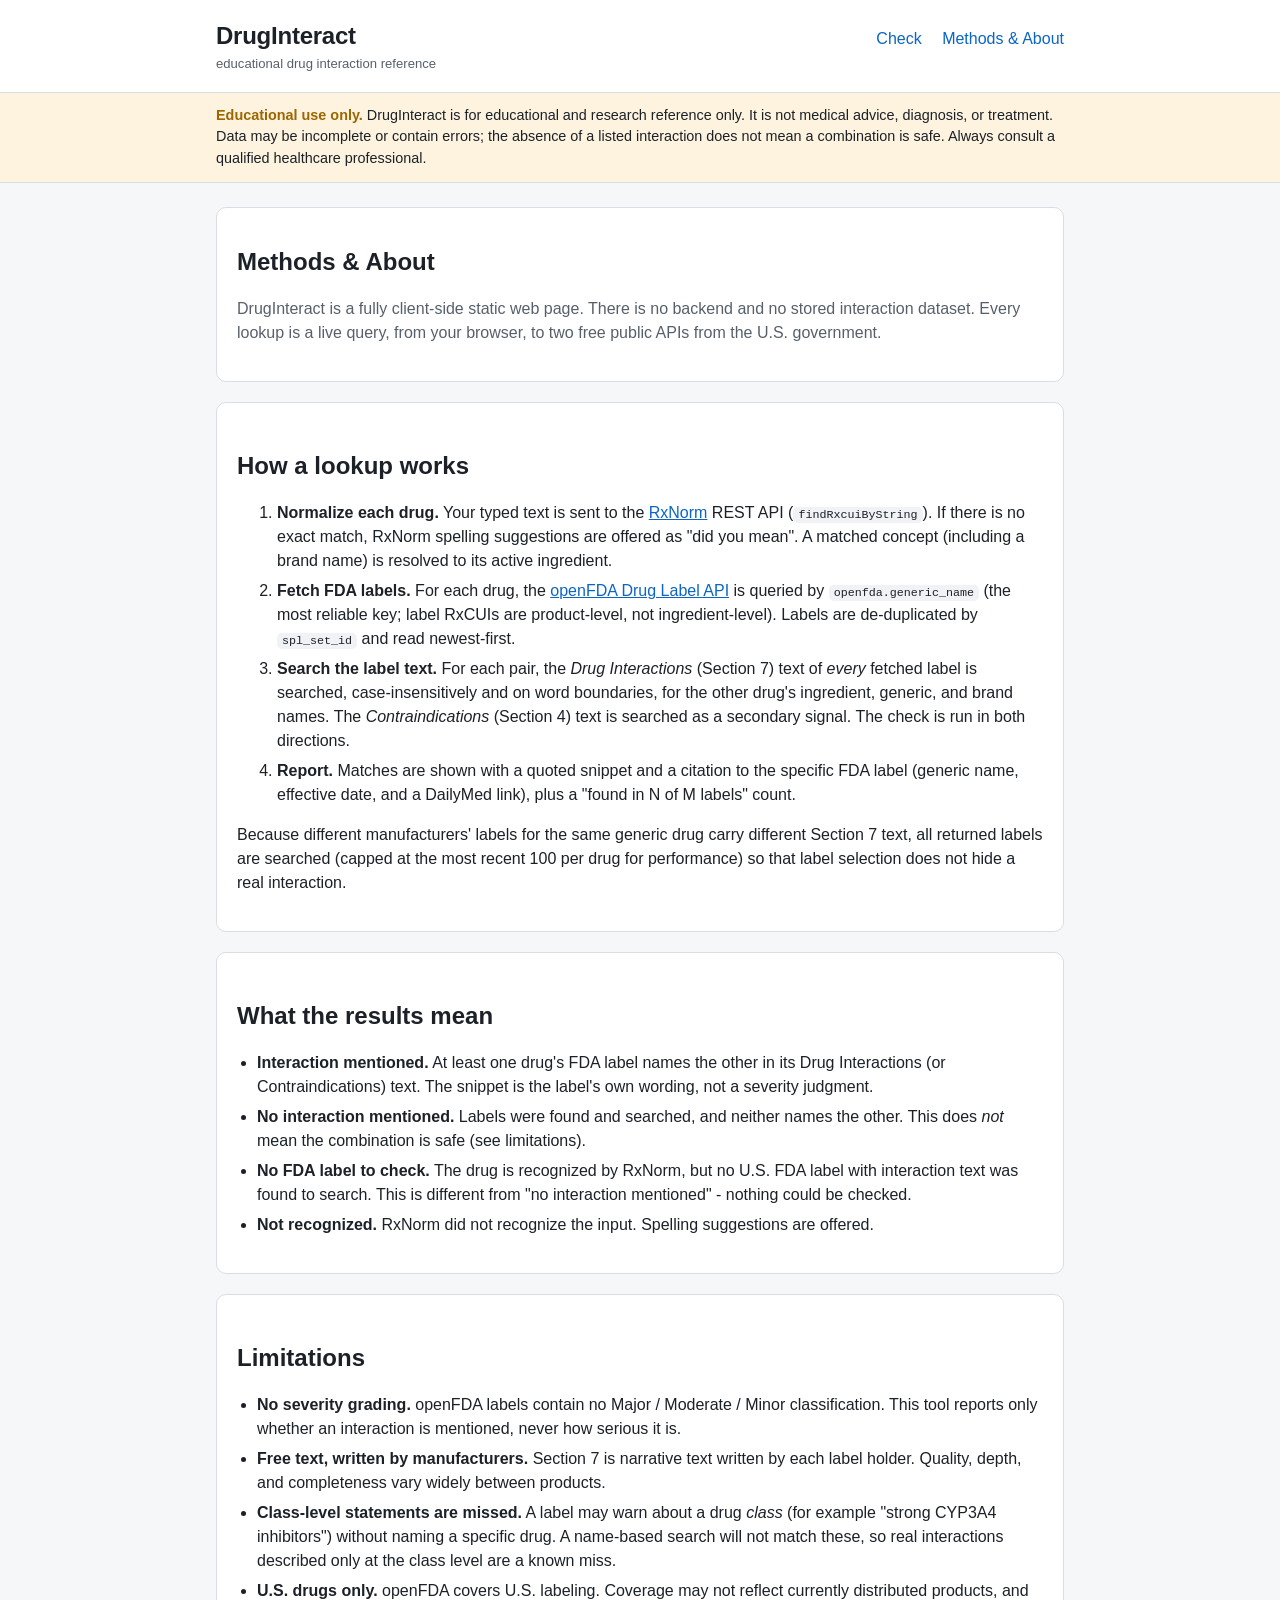
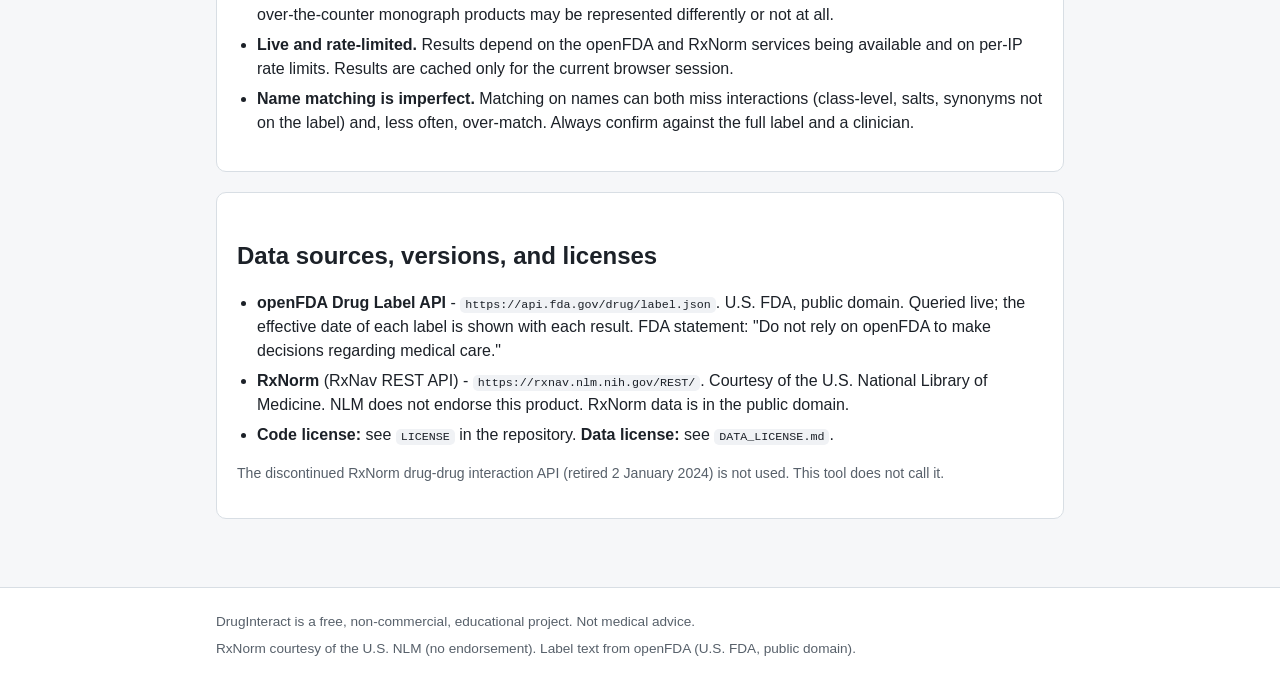
==== methods.html @ f68102c9 "Stage 1: openFDA drug interaction reference (client-side static app) Free, non-commercial educationa" ====
<!DOCTYPE html>
<html lang="en">
<head>
  <meta charset="utf-8">
  <meta name="viewport" content="width=device-width, initial-scale=1">
  <title>Methods &amp; About - DrugInteract</title>
  <meta name="description" content="How DrugInteract works: data sources, normalization, matching, and limitations.">
  <link rel="stylesheet" href="styles.css">
</head>
<body>
  <header class="site-header">
    <div class="wrap">
      <div class="brand">DrugInteract
        <small>educational drug interaction reference</small>
      </div>
      <nav class="nav">
        <a href="index.html">Check</a>
        <a href="methods.html">Methods &amp; About</a>
      </nav>
    </div>
  </header>

  <div class="disclaimer" role="note">
    <div class="wrap">
      <strong>Educational use only.</strong>
      DrugInteract is for educational and research reference only. It is not medical
      advice, diagnosis, or treatment. Data may be incomplete or contain errors; the
      absence of a listed interaction does not mean a combination is safe. Always
      consult a qualified healthcare professional.
    </div>
  </div>

  <main>
    <div class="wrap prose">
      <section class="card">
        <h1>Methods &amp; About</h1>
        <p class="lead">
          DrugInteract is a fully client-side static web page. There is no backend
          and no stored interaction dataset. Every lookup is a live query, from your
          browser, to two free public APIs from the U.S. government.
        </p>
      </section>

      <section class="card">
        <h2>How a lookup works</h2>
        <ol>
          <li><strong>Normalize each drug.</strong> Your typed text is sent to the
            <a href="https://rxnav.nlm.nih.gov/" target="_blank" rel="noopener">RxNorm</a>
            REST API (<code>findRxcuiByString</code>). If there is no exact match,
            RxNorm spelling suggestions are offered as "did you mean". A matched
            concept (including a brand name) is resolved to its active ingredient.</li>
          <li><strong>Fetch FDA labels.</strong> For each drug, the
            <a href="https://open.fda.gov/apis/drug/label/" target="_blank" rel="noopener">openFDA Drug Label API</a>
            is queried by <code>openfda.generic_name</code> (the most reliable key;
            label RxCUIs are product-level, not ingredient-level). Labels are
            de-duplicated by <code>spl_set_id</code> and read newest-first.</li>
          <li><strong>Search the label text.</strong> For each pair, the
            <em>Drug Interactions</em> (Section 7) text of <em>every</em> fetched
            label is searched, case-insensitively and on word boundaries, for the
            other drug's ingredient, generic, and brand names. The
            <em>Contraindications</em> (Section 4) text is searched as a secondary
            signal. The check is run in both directions.</li>
          <li><strong>Report.</strong> Matches are shown with a quoted snippet and a
            citation to the specific FDA label (generic name, effective date, and a
            DailyMed link), plus a "found in N of M labels" count.</li>
        </ol>
        <p>
          Because different manufacturers' labels for the same generic drug carry
          different Section 7 text, all returned labels are searched (capped at the
          most recent 100 per drug for performance) so that label selection does not
          hide a real interaction.
        </p>
      </section>

      <section class="card">
        <h2>What the results mean</h2>
        <ul>
          <li><strong>Interaction mentioned.</strong> At least one drug's FDA label
            names the other in its Drug Interactions (or Contraindications) text. The
            snippet is the label's own wording, not a severity judgment.</li>
          <li><strong>No interaction mentioned.</strong> Labels were found and
            searched, and neither names the other. This does <em>not</em> mean the
            combination is safe (see limitations).</li>
          <li><strong>No FDA label to check.</strong> The drug is recognized by
            RxNorm, but no U.S. FDA label with interaction text was found to search.
            This is different from "no interaction mentioned" - nothing could be
            checked.</li>
          <li><strong>Not recognized.</strong> RxNorm did not recognize the input.
            Spelling suggestions are offered.</li>
        </ul>
      </section>

      <section class="card">
        <h2>Limitations</h2>
        <ul>
          <li><strong>No severity grading.</strong> openFDA labels contain no
            Major / Moderate / Minor classification. This tool reports only whether
            an interaction is mentioned, never how serious it is.</li>
          <li><strong>Free text, written by manufacturers.</strong> Section 7 is
            narrative text written by each label holder. Quality, depth, and
            completeness vary widely between products.</li>
          <li><strong>Class-level statements are missed.</strong> A label may warn
            about a drug <em>class</em> (for example "strong CYP3A4 inhibitors")
            without naming a specific drug. A name-based search will not match these,
            so real interactions described only at the class level are a known miss.</li>
          <li><strong>U.S. drugs only.</strong> openFDA covers U.S. labeling. Coverage
            may not reflect currently distributed products, and over-the-counter
            monograph products may be represented differently or not at all.</li>
          <li><strong>Live and rate-limited.</strong> Results depend on the openFDA
            and RxNorm services being available and on per-IP rate limits. Results
            are cached only for the current browser session.</li>
          <li><strong>Name matching is imperfect.</strong> Matching on names can both
            miss interactions (class-level, salts, synonyms not on the label) and, less
            often, over-match. Always confirm against the full label and a clinician.</li>
        </ul>
      </section>

      <section class="card">
        <h2>Data sources, versions, and licenses</h2>
        <ul>
          <li><strong>openFDA Drug Label API</strong> -
            <code>https://api.fda.gov/drug/label.json</code>. U.S. FDA, public domain.
            Queried live; the effective date of each label is shown with each result.
            FDA statement: "Do not rely on openFDA to make decisions regarding medical care."</li>
          <li><strong>RxNorm</strong> (RxNav REST API) -
            <code>https://rxnav.nlm.nih.gov/REST/</code>. Courtesy of the U.S. National
            Library of Medicine. NLM does not endorse this product. RxNorm data is in
            the public domain.</li>
          <li><strong>Code license:</strong> see <code>LICENSE</code> in the
            repository. <strong>Data license:</strong> see <code>DATA_LICENSE.md</code>.</li>
        </ul>
        <p class="hint">
          The discontinued RxNorm drug-drug interaction API (retired 2 January 2024)
          is not used. This tool does not call it.
        </p>
      </section>
    </div>
  </main>

  <footer class="site-footer">
    <div class="wrap">
      <p>DrugInteract is a free, non-commercial, educational project. Not medical advice.</p>
      <p>RxNorm courtesy of the U.S. NLM (no endorsement). Label text from openFDA (U.S. FDA, public domain).</p>
    </div>
  </footer>
</body>
</html>
---- styles.css ----
/* DrugInteract styles. Light/dark via prefers-color-scheme. */

:root {
  --bg: #f6f7f9;
  --surface: #ffffff;
  --surface-2: #f0f2f5;
  --text: #1c2128;
  --text-muted: #57606a;
  --border: #d8dee4;
  --accent: #0b66c3;
  --accent-text: #ffffff;

  /* result-state accents (color is paired with a text label, never color-only) */
  --state-mention: #b42318;     /* interaction text found in a label */
  --state-mention-bg: #fdecea;
  --state-nomention: #3a4a5a;   /* checked, nothing found - NEUTRAL, never green */
  --state-nomention-bg: #eef1f4;
  --state-nolabel: #6b4fbb;     /* recognized but no label to check */
  --state-nolabel-bg: #f0ecfa;
  --state-unrecognized: #9a6700; /* not recognized by RxNorm */
  --state-unrecognized-bg: #fdf3df;
  --state-error: #57606a;
  --state-error-bg: #f0f2f5;

  --radius: 10px;
  --maxw: 880px;
  --font: -apple-system, BlinkMacSystemFont, "Segoe UI", Roboto, Helvetica, Arial, sans-serif;
}

@media (prefers-color-scheme: dark) {
  :root {
    --bg: #0d1117;
    --surface: #161b22;
    --surface-2: #1c2330;
    --text: #e6edf3;
    --text-muted: #9198a1;
    --border: #2d333b;
    --accent: #4493f8;
    --accent-text: #0d1117;
    --state-mention: #ff7b72;     --state-mention-bg: #2a1715;
    --state-nomention: #adbac7;   --state-nomention-bg: #1b2230;
    --state-nolabel: #b29df0;     --state-nolabel-bg: #1f1a2e;
    --state-unrecognized: #e3b341; --state-unrecognized-bg: #251f10;
    --state-error: #9198a1;        --state-error-bg: #1c2330;
  }
}

* { box-sizing: border-box; }

body {
  margin: 0;
  font-family: var(--font);
  color: var(--text);
  background: var(--bg);
  line-height: 1.5;
  -webkit-text-size-adjust: 100%;
}

a { color: var(--accent); }

.wrap { max-width: var(--maxw); margin: 0 auto; padding: 0 16px; }

/* Header */
.site-header { background: var(--surface); border-bottom: 1px solid var(--border); }
.site-header .wrap { display: flex; align-items: baseline; justify-content: space-between; gap: 12px; padding-top: 18px; padding-bottom: 18px; flex-wrap: wrap; }
.brand { font-size: 1.5rem; font-weight: 700; letter-spacing: -0.01em; }
.brand small { display: block; font-size: 0.82rem; font-weight: 400; color: var(--text-muted); letter-spacing: 0; }
.nav a { margin-left: 16px; text-decoration: none; font-weight: 500; }
.nav a:hover { text-decoration: underline; }

/* Disclaimer banner */
.disclaimer {
  background: var(--state-unrecognized-bg);
  border-bottom: 1px solid var(--border);
  color: var(--text);
}
.disclaimer .wrap { padding-top: 12px; padding-bottom: 12px; font-size: 0.9rem; }
.disclaimer strong { color: var(--state-unrecognized); }

main { padding: 24px 0 48px; }

.card {
  background: var(--surface);
  border: 1px solid var(--border);
  border-radius: var(--radius);
  padding: 20px;
  margin-bottom: 20px;
}

h1, h2, h3 { line-height: 1.25; }
.lead { color: var(--text-muted); margin-top: 0; }

/* Input rows */
.drug-rows { display: flex; flex-direction: column; gap: 10px; margin: 14px 0; }
.drug-row { display: flex; gap: 8px; align-items: center; }
.drug-row .idx { width: 1.6rem; color: var(--text-muted); font-variant-numeric: tabular-nums; text-align: right; }
.drug-row input[type="text"] {
  flex: 1;
  padding: 10px 12px;
  font-size: 1rem;
  color: var(--text);
  background: var(--surface);
  border: 1px solid var(--border);
  border-radius: 8px;
}
.drug-row input:focus { outline: 2px solid var(--accent); outline-offset: 1px; border-color: var(--accent); }

button {
  font: inherit;
  cursor: pointer;
  border-radius: 8px;
  border: 1px solid var(--border);
  background: var(--surface-2);
  color: var(--text);
  padding: 9px 14px;
}
button:hover { border-color: var(--accent); }
button:focus-visible { outline: 2px solid var(--accent); outline-offset: 1px; }
.btn-icon { padding: 9px 12px; line-height: 1; }
.btn-primary { background: var(--accent); color: var(--accent-text); border-color: var(--accent); font-weight: 600; }
.btn-primary:disabled { opacity: 0.55; cursor: progress; }
.controls { display: flex; gap: 10px; flex-wrap: wrap; margin-top: 8px; }

.hint { color: var(--text-muted); font-size: 0.88rem; }

/* Status / spinner */
.status { margin: 14px 0; color: var(--text-muted); min-height: 1.2em; }

/* Per-drug normalization summary */
.drug-summary { margin: 8px 0 4px; }
.drug-summary ul { list-style: none; padding: 0; margin: 8px 0 0; display: flex; flex-direction: column; gap: 6px; }
.drug-summary li { font-size: 0.9rem; padding: 8px 10px; background: var(--surface-2); border-radius: 8px; }
.drug-summary .name-in { font-weight: 600; }
.tag { display: inline-block; font-size: 0.78rem; padding: 1px 7px; border-radius: 999px; border: 1px solid var(--border); color: var(--text-muted); margin-left: 6px; }

/* Results */
.pair {
  border: 1px solid var(--border);
  border-left-width: 6px;
  border-radius: var(--radius);
  padding: 14px 16px;
  margin-bottom: 14px;
  background: var(--surface);
}
.pair h3 { margin: 0 0 6px; font-size: 1.05rem; }
.badge {
  display: inline-block;
  font-size: 0.76rem;
  font-weight: 700;
  text-transform: uppercase;
  letter-spacing: 0.03em;
  padding: 2px 8px;
  border-radius: 6px;
  vertical-align: middle;
  margin-left: 8px;
}

.pair.s-mention { border-left-color: var(--state-mention); }
.pair.s-mention .badge { background: var(--state-mention-bg); color: var(--state-mention); }
.pair.s-nomention { border-left-color: var(--state-nomention); }
.pair.s-nomention .badge { background: var(--state-nomention-bg); color: var(--state-nomention); }
.pair.s-nolabel { border-left-color: var(--state-nolabel); }
.pair.s-nolabel .badge { background: var(--state-nolabel-bg); color: var(--state-nolabel); }
.pair.s-unrecognized { border-left-color: var(--state-unrecognized); }
.pair.s-unrecognized .badge { background: var(--state-unrecognized-bg); color: var(--state-unrecognized); }
.pair.s-error { border-left-color: var(--state-error); }
.pair.s-error .badge { background: var(--state-error-bg); color: var(--state-error); }

.finding { margin: 10px 0; padding: 10px 12px; background: var(--surface-2); border-radius: 8px; }
.finding .dir { font-weight: 600; font-size: 0.92rem; }
.finding .meta { color: var(--text-muted); font-size: 0.82rem; margin-top: 2px; }
.finding.secondary { border: 1px dashed var(--border); background: transparent; }
.finding .sec-tag { font-size: 0.72rem; font-weight: 700; text-transform: uppercase; letter-spacing: 0.03em; color: var(--text-muted); }

.snippet { margin: 8px 0 0; font-size: 0.92rem; }
.snippet mark { background: var(--state-unrecognized-bg); color: inherit; padding: 0 2px; border-radius: 3px; font-weight: 700; }
details.full { margin-top: 8px; }
details.full summary { cursor: pointer; color: var(--accent); font-size: 0.88rem; }
details.full pre { white-space: pre-wrap; word-wrap: break-word; font-size: 0.85rem; background: var(--surface-2); padding: 10px; border-radius: 8px; max-height: 320px; overflow: auto; margin-top: 8px; }

.caveat { font-size: 0.88rem; color: var(--text-muted); margin: 8px 0 0; }
.suggestions { margin-top: 8px; }
.suggestions button { font-size: 0.86rem; padding: 4px 10px; margin: 2px 6px 2px 0; }

ul.didyoumean { margin: 6px 0 0; }

/* Methods page */
.prose h2 { margin-top: 28px; }
.prose ul { padding-left: 20px; }
.prose li { margin: 6px 0; }
.prose code { background: var(--surface-2); padding: 1px 5px; border-radius: 5px; font-size: 0.9em; }

/* Footer */
.site-footer { border-top: 1px solid var(--border); background: var(--surface); color: var(--text-muted); font-size: 0.85rem; }
.site-footer .wrap { padding: 18px 16px 28px; }
.site-footer p { margin: 6px 0; }
.visually-hidden { position: absolute; width: 1px; height: 1px; overflow: hidden; clip: rect(0 0 0 0); }
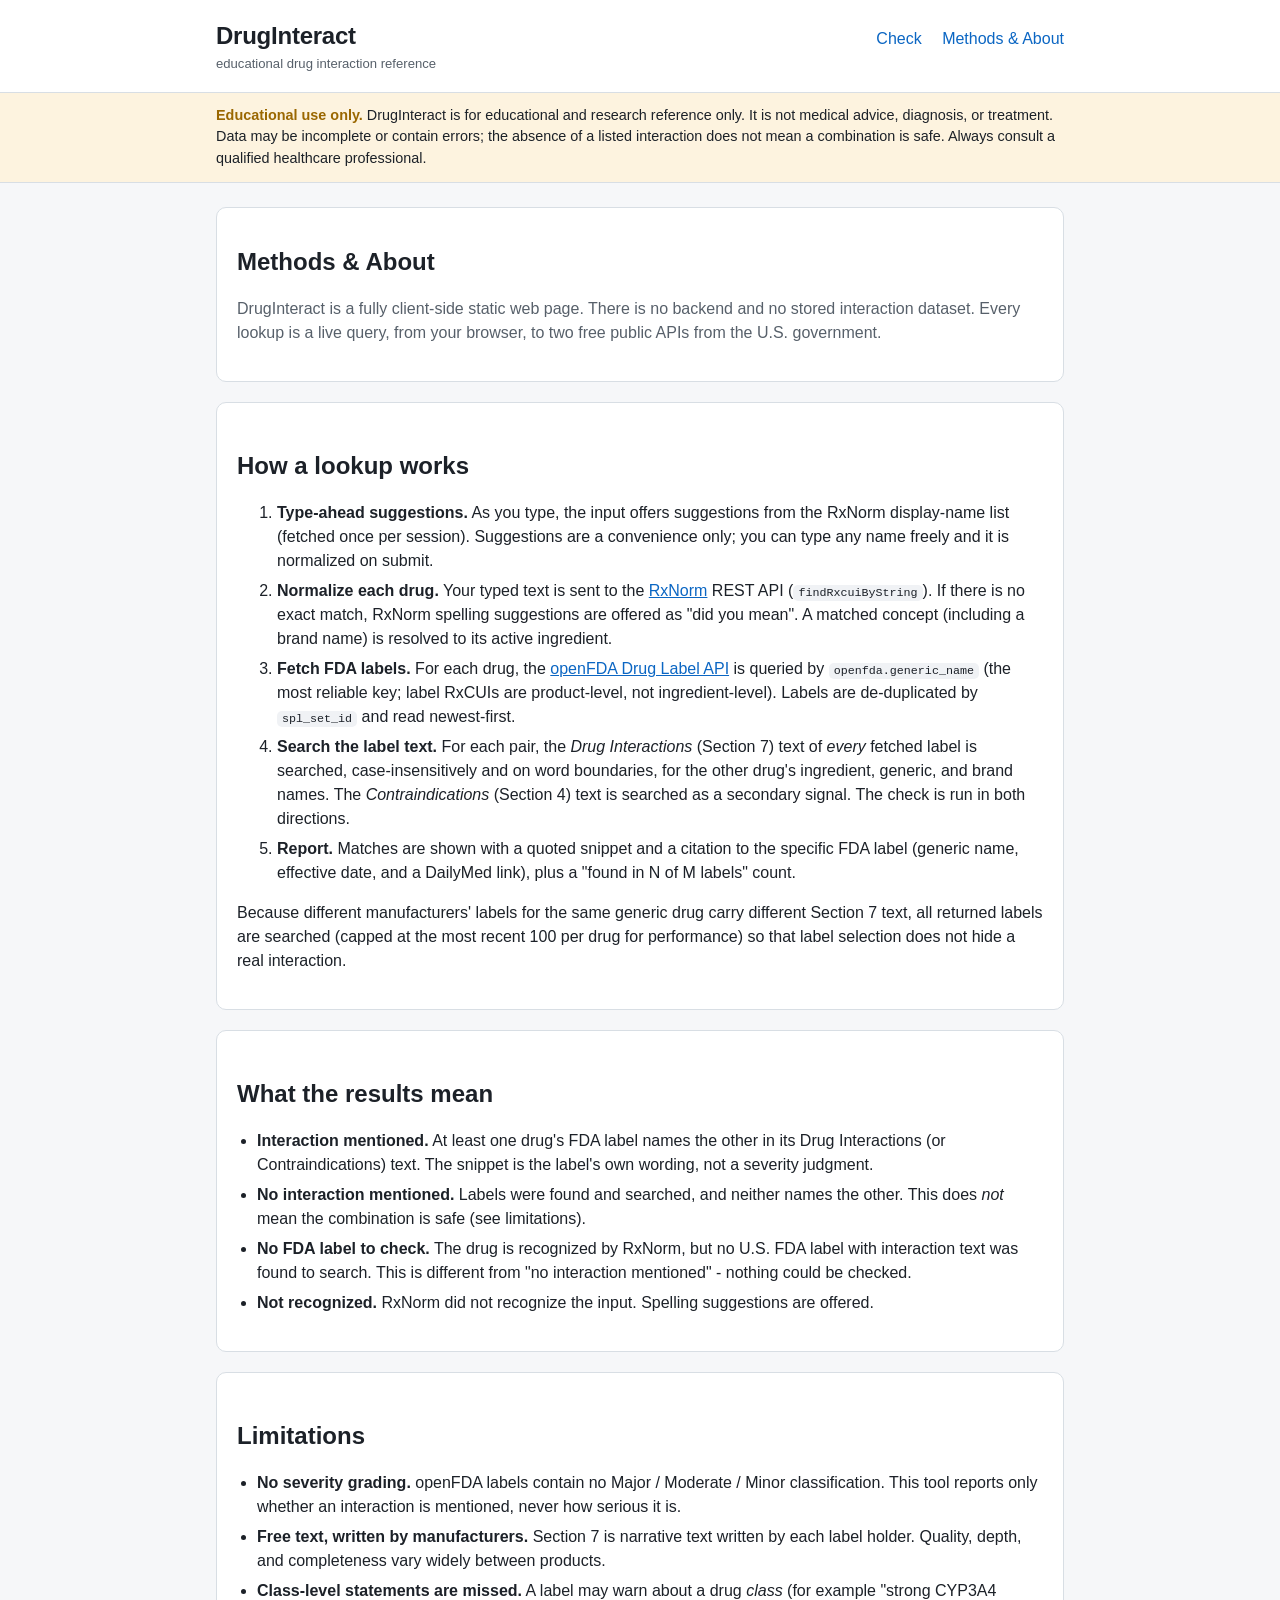
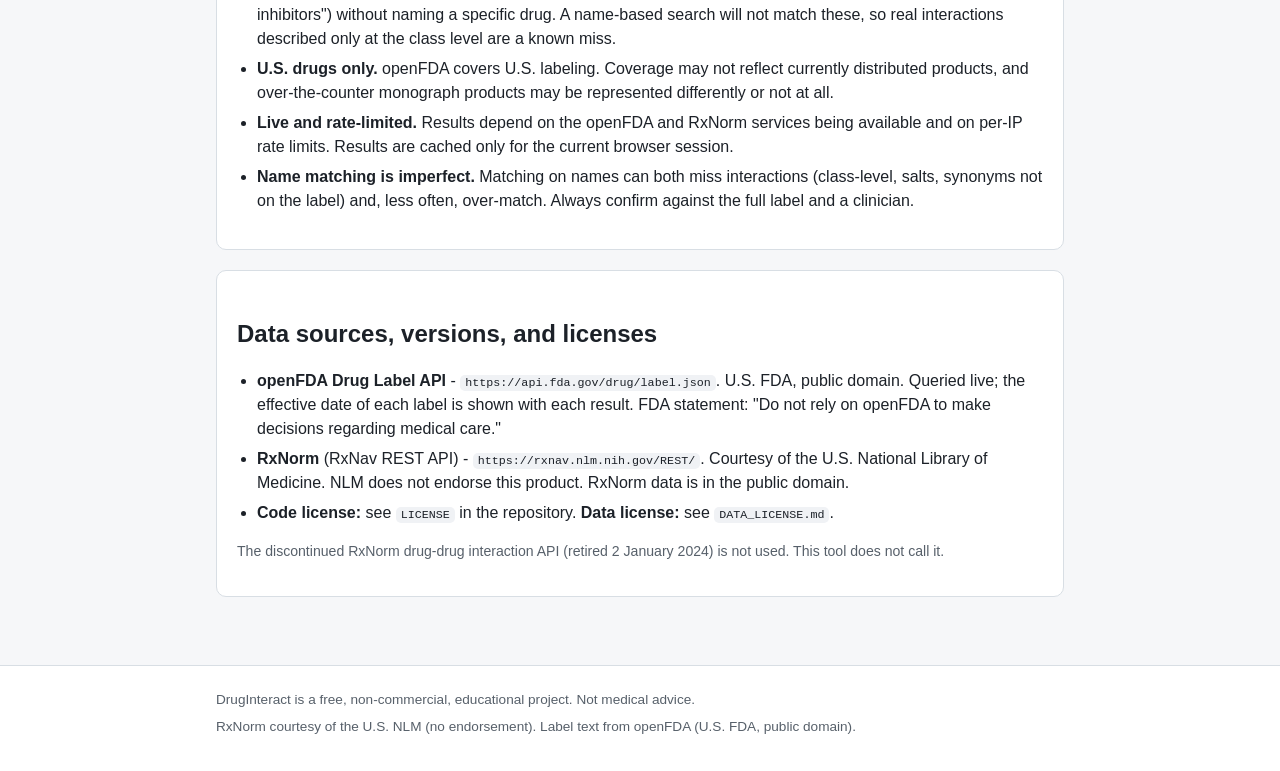
==== commit 09002177: "Add type-ahead drug name autocomplete (RxNorm display names) Suggestions dropdown on each drug input" ====
--- a/methods.html
+++ b/methods.html
@@ -44,6 +44,10 @@
       <section class="card">
         <h2>How a lookup works</h2>
         <ol>
+          <li><strong>Type-ahead suggestions.</strong> As you type, the input
+            offers suggestions from the RxNorm display-name list (fetched once per
+            session). Suggestions are a convenience only; you can type any name
+            freely and it is normalized on submit.</li>
           <li><strong>Normalize each drug.</strong> Your typed text is sent to the
             <a href="https://rxnav.nlm.nih.gov/" target="_blank" rel="noopener">RxNorm</a>
             REST API (<code>findRxcuiByString</code>). If there is no exact match,
--- a/styles.css
+++ b/styles.css
@@ -105,6 +105,36 @@
 }
 .drug-row input:focus { outline: 2px solid var(--accent); outline-offset: 1px; border-color: var(--accent); }
 
+/* Autocomplete dropdown */
+.ac-wrap { position: relative; flex: 1; }
+.ac-wrap:focus-within { z-index: 40; }
+.ac-wrap input[type="text"] { width: 100%; }
+.ac-list {
+  position: absolute;
+  top: calc(100% + 2px);
+  left: 0;
+  right: 0;
+  z-index: 30;
+  margin: 0;
+  padding: 4px 0;
+  list-style: none;
+  background: var(--surface);
+  border: 1px solid var(--border);
+  border-radius: 8px;
+  max-height: 260px;
+  overflow-y: auto;
+  box-shadow: 0 6px 20px rgba(0, 0, 0, 0.16);
+}
+.ac-item {
+  padding: 8px 12px;
+  cursor: pointer;
+  font-size: 0.95rem;
+  white-space: nowrap;
+  overflow: hidden;
+  text-overflow: ellipsis;
+}
+.ac-item:hover, .ac-item.active { background: var(--surface-2); }
+
 button {
   font: inherit;
   cursor: pointer;
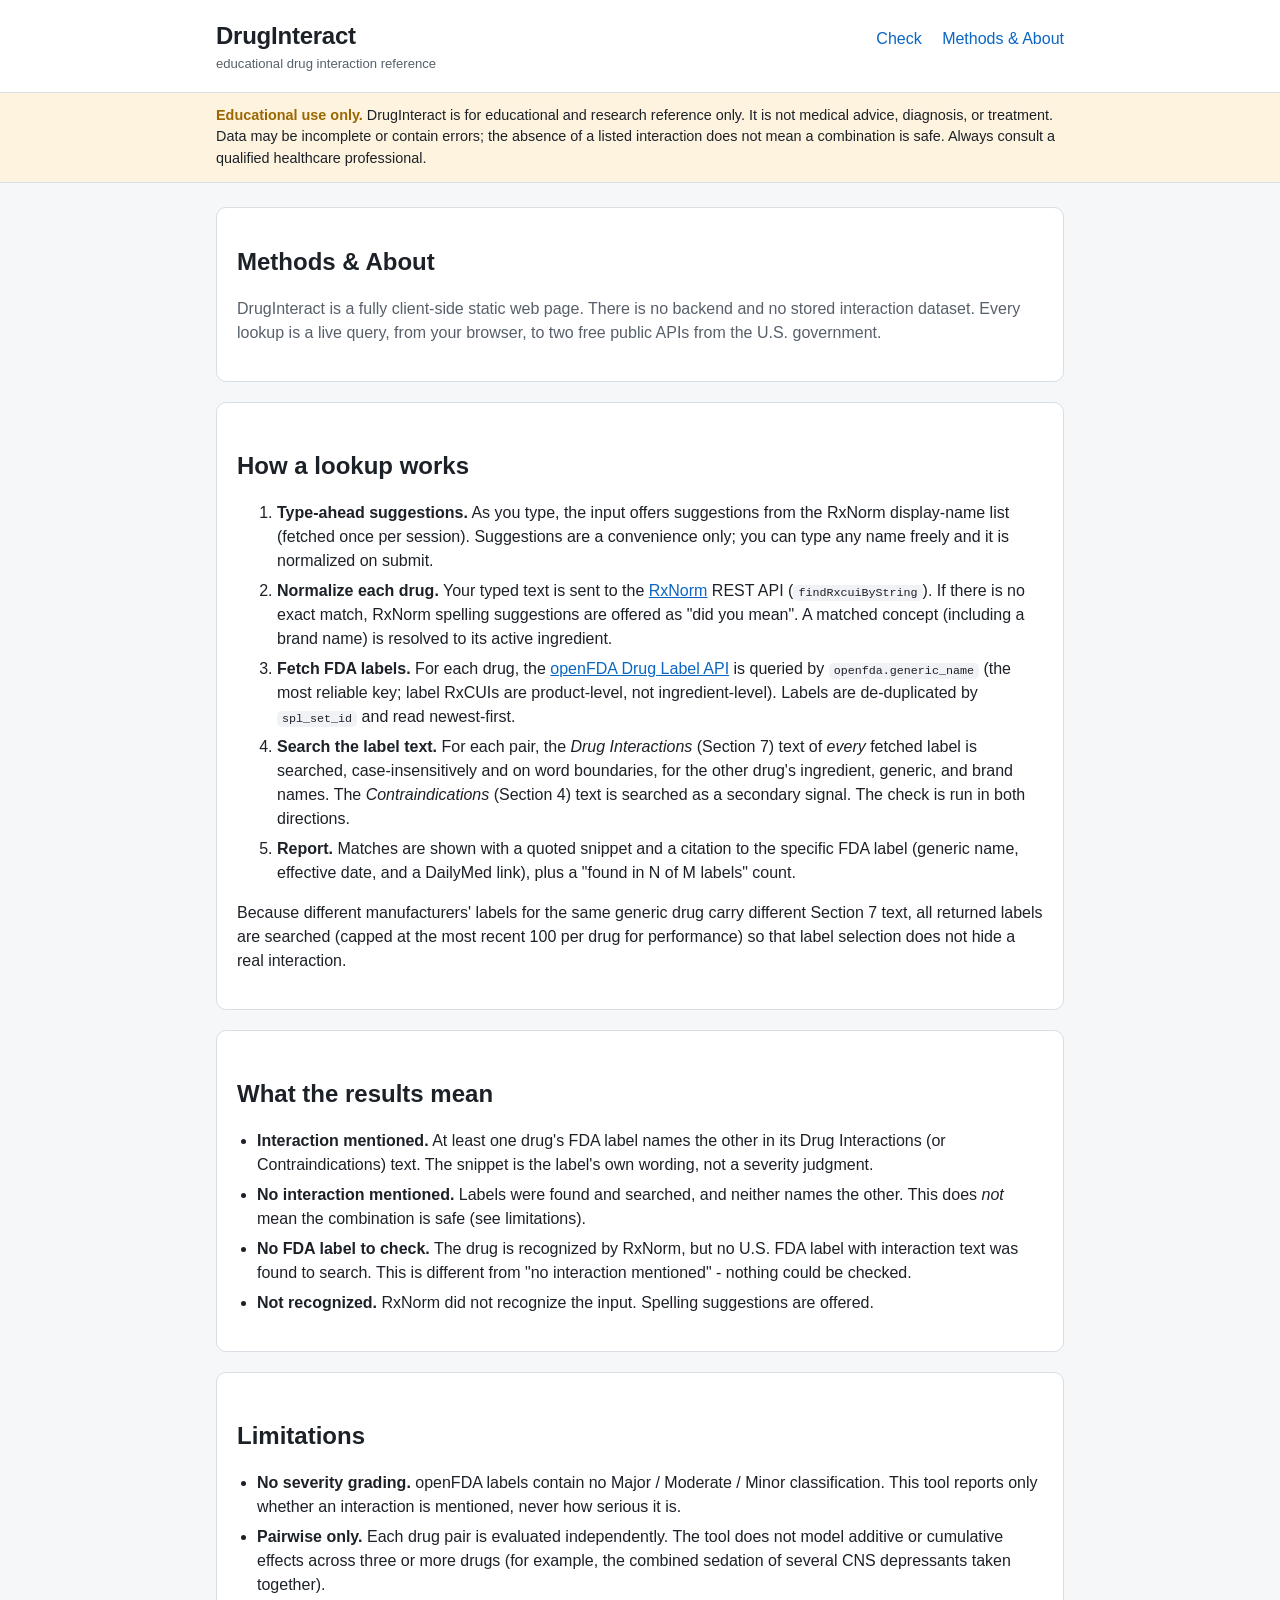
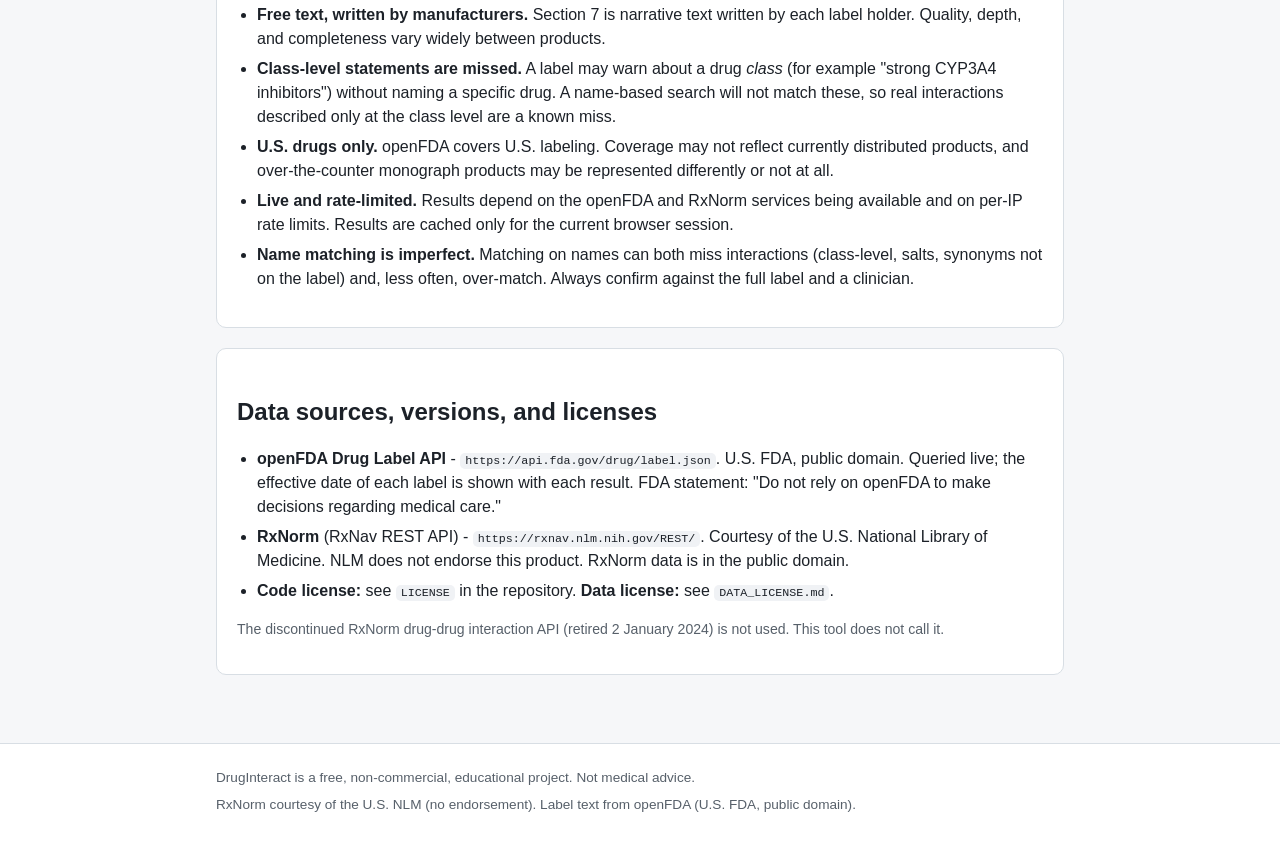
==== commit 073a4703: "Stage 1 review pass: per-keystroke suggestions, wider openFDA recall, rate-limit + pairwise handling" ====
--- a/methods.html
+++ b/methods.html
@@ -100,6 +100,10 @@
           <li><strong>No severity grading.</strong> openFDA labels contain no
             Major / Moderate / Minor classification. This tool reports only whether
             an interaction is mentioned, never how serious it is.</li>
+          <li><strong>Pairwise only.</strong> Each drug pair is evaluated
+            independently. The tool does not model additive or cumulative effects
+            across three or more drugs (for example, the combined sedation of
+            several CNS depressants taken together).</li>
           <li><strong>Free text, written by manufacturers.</strong> Section 7 is
             narrative text written by each label holder. Quality, depth, and
             completeness vary widely between products.</li>
--- a/styles.css
+++ b/styles.css
@@ -19,6 +19,8 @@
   --state-nolabel-bg: #f0ecfa;
   --state-unrecognized: #9a6700; /* not recognized by RxNorm */
   --state-unrecognized-bg: #fdf3df;
+  --state-ratelimit: #c2410c;    /* API rate limit (HTTP 429) */
+  --state-ratelimit-bg: #fde7d6;
   --state-error: #57606a;
   --state-error-bg: #f0f2f5;
 
@@ -41,6 +43,7 @@
     --state-nomention: #adbac7;   --state-nomention-bg: #1b2230;
     --state-nolabel: #b29df0;     --state-nolabel-bg: #1f1a2e;
     --state-unrecognized: #e3b341; --state-unrecognized-bg: #251f10;
+    --state-ratelimit: #ff9e6d;    --state-ratelimit-bg: #2a1a10;
     --state-error: #9198a1;        --state-error-bg: #1c2330;
   }
 }
@@ -153,6 +156,23 @@
 
 .hint { color: var(--text-muted); font-size: 0.88rem; }
 
+/* Example chips */
+.examples { display: flex; align-items: center; gap: 8px 10px; flex-wrap: wrap; margin-top: 12px; }
+.example-chips { display: inline-flex; gap: 8px; flex-wrap: wrap; }
+.chip {
+  font-size: 0.86rem;
+  padding: 5px 12px;
+  border-radius: 999px;
+  background: var(--surface-2);
+  border: 1px solid var(--border);
+  color: var(--text);
+  cursor: pointer;
+}
+.chip:hover { border-color: var(--accent); }
+
+/* Inline note (e.g. pairwise-only caveat near results) */
+.note { font-size: 0.9rem; color: var(--text-muted); margin: 0 0 14px; }
+
 /* Status / spinner */
 .status { margin: 14px 0; color: var(--text-muted); min-height: 1.2em; }
 
@@ -193,6 +213,8 @@
 .pair.s-nolabel .badge { background: var(--state-nolabel-bg); color: var(--state-nolabel); }
 .pair.s-unrecognized { border-left-color: var(--state-unrecognized); }
 .pair.s-unrecognized .badge { background: var(--state-unrecognized-bg); color: var(--state-unrecognized); }
+.pair.s-ratelimit { border-left-color: var(--state-ratelimit); }
+.pair.s-ratelimit .badge { background: var(--state-ratelimit-bg); color: var(--state-ratelimit); }
 .pair.s-error { border-left-color: var(--state-error); }
 .pair.s-error .badge { background: var(--state-error-bg); color: var(--state-error); }
 
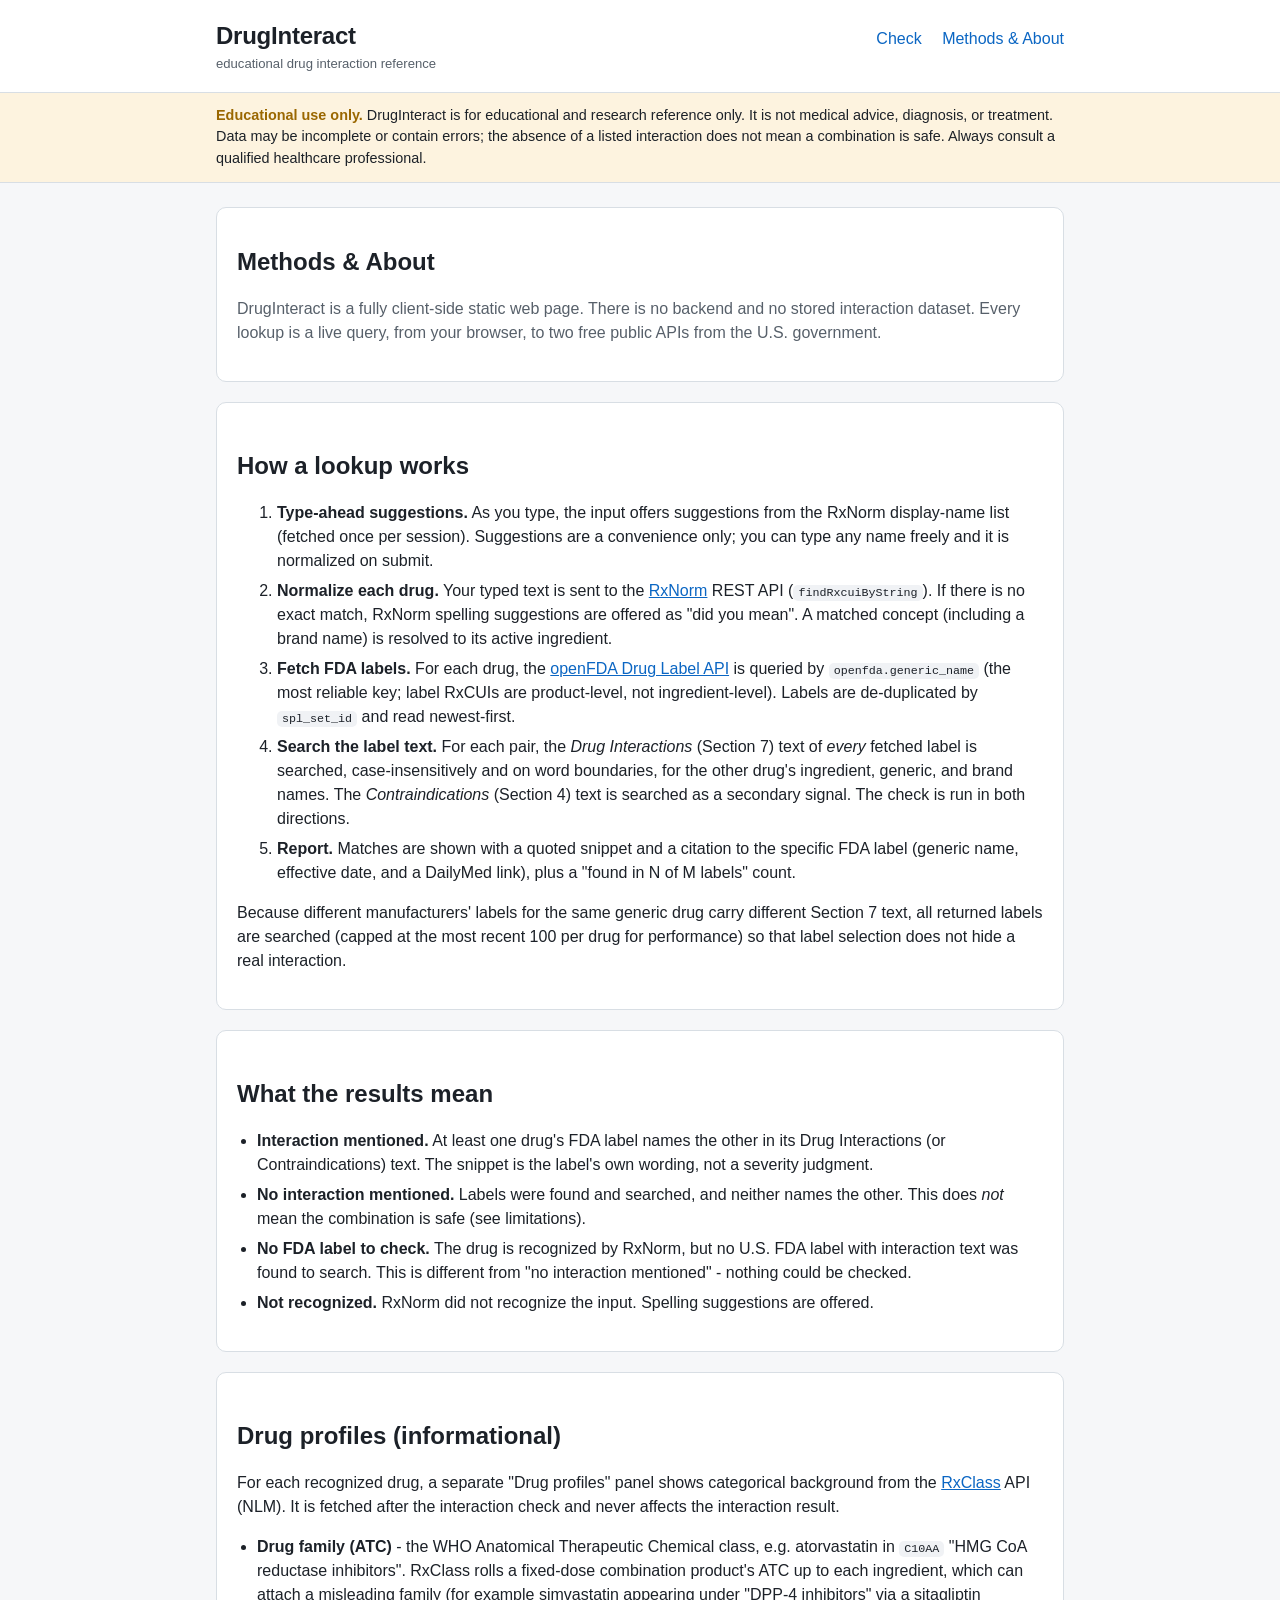
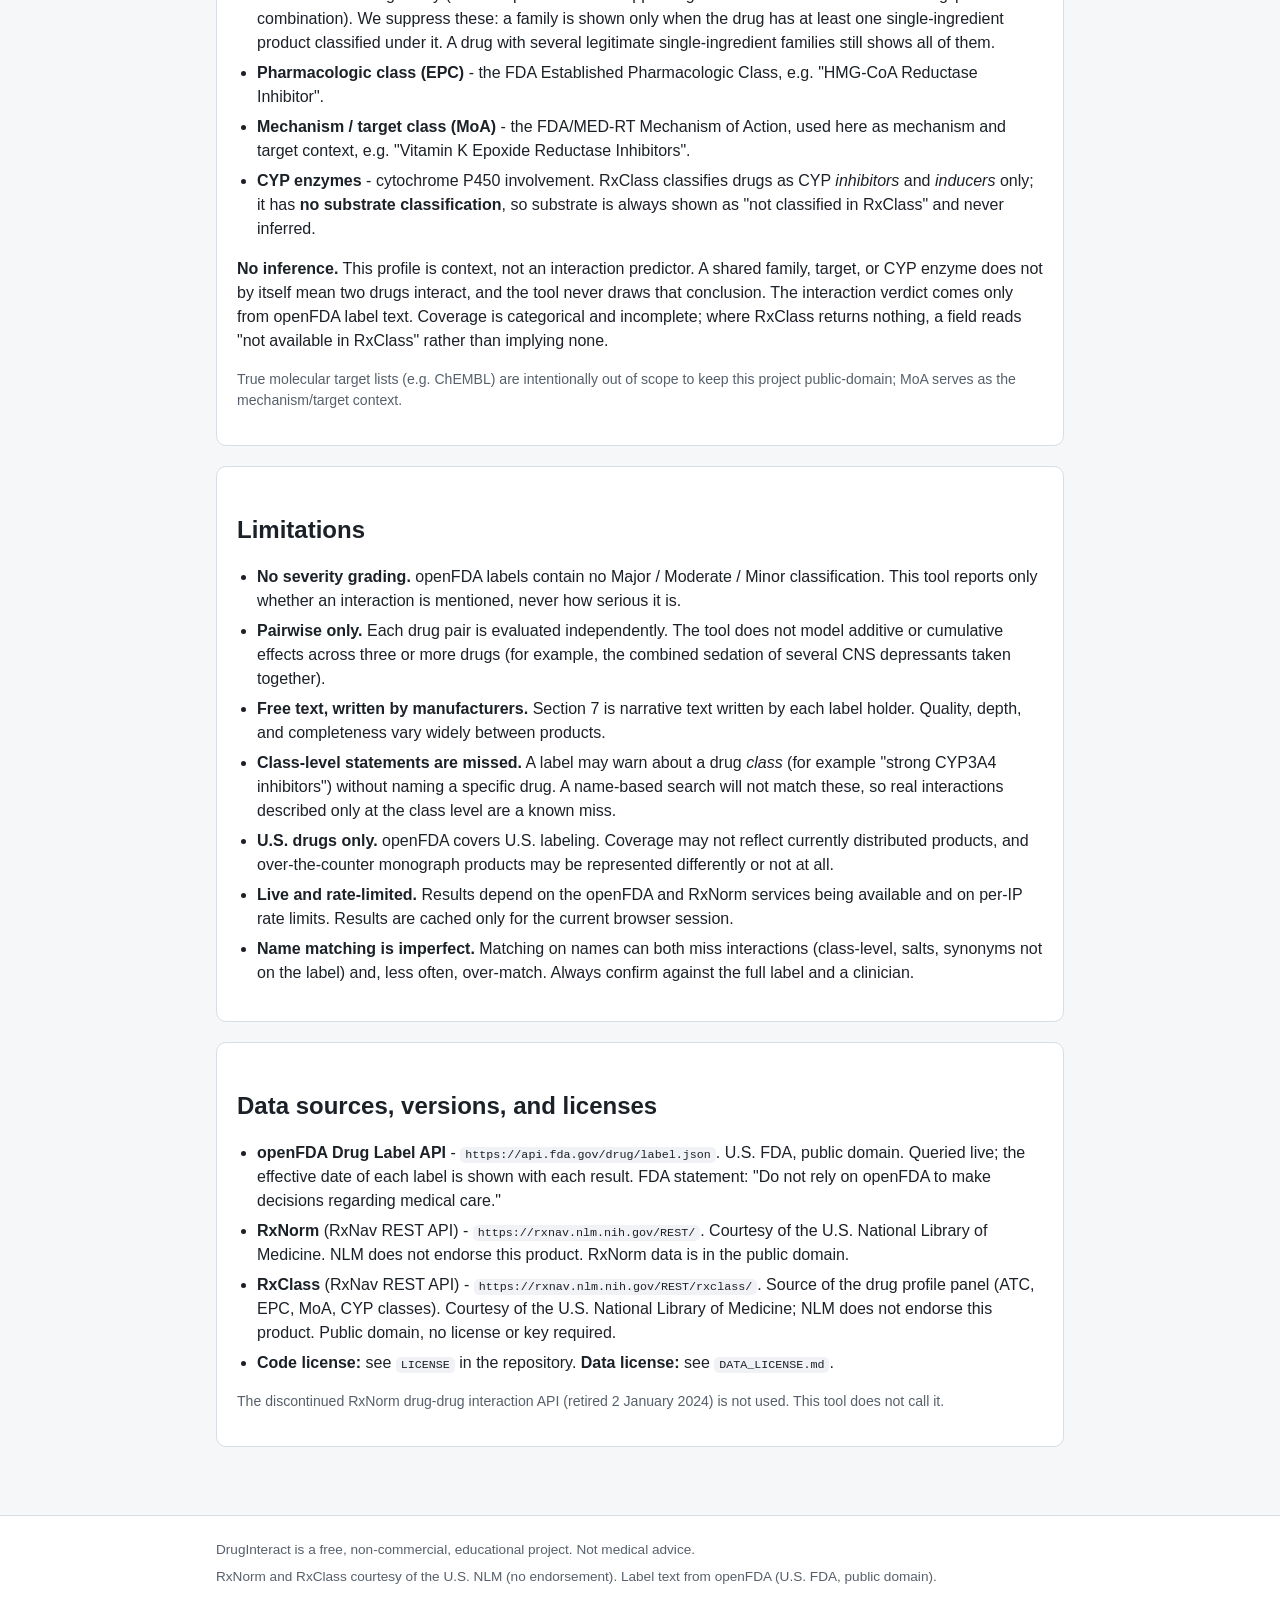
==== commit c400830e: "Stage 2: informational RxClass drug-profile panel Per recognized drug, show a separate 'Drug profile" ====
--- a/methods.html
+++ b/methods.html
@@ -95,6 +95,49 @@
       </section>
 
       <section class="card">
+        <h2>Drug profiles (informational)</h2>
+        <p>
+          For each recognized drug, a separate "Drug profiles" panel shows
+          categorical background from the
+          <a href="https://rxnav.nlm.nih.gov/RxClassIntro.html" target="_blank" rel="noopener">RxClass</a>
+          API (NLM). It is fetched after the interaction check and never affects
+          the interaction result.
+        </p>
+        <ul>
+          <li><strong>Drug family (ATC)</strong> - the WHO Anatomical Therapeutic
+            Chemical class, e.g. atorvastatin in <code>C10AA</code> "HMG CoA
+            reductase inhibitors". RxClass rolls a fixed-dose combination product's
+            ATC up to each ingredient, which can attach a misleading family (for
+            example simvastatin appearing under "DPP-4 inhibitors" via a sitagliptin
+            combination). We suppress these: a family is shown only when the drug has
+            at least one single-ingredient product classified under it. A drug with
+            several legitimate single-ingredient families still shows all of them.</li>
+          <li><strong>Pharmacologic class (EPC)</strong> - the FDA Established
+            Pharmacologic Class, e.g. "HMG-CoA Reductase Inhibitor".</li>
+          <li><strong>Mechanism / target class (MoA)</strong> - the FDA/MED-RT
+            Mechanism of Action, used here as mechanism and target context, e.g.
+            "Vitamin K Epoxide Reductase Inhibitors".</li>
+          <li><strong>CYP enzymes</strong> - cytochrome P450 involvement. RxClass
+            classifies drugs as CYP <em>inhibitors</em> and <em>inducers</em> only;
+            it has <strong>no substrate classification</strong>, so substrate is
+            always shown as "not classified in RxClass" and never inferred.</li>
+        </ul>
+        <p>
+          <strong>No inference.</strong> This profile is context, not an
+          interaction predictor. A shared family, target, or CYP enzyme does not
+          by itself mean two drugs interact, and the tool never draws that
+          conclusion. The interaction verdict comes only from openFDA label text.
+          Coverage is categorical and incomplete; where RxClass returns nothing, a
+          field reads "not available in RxClass" rather than implying none.
+        </p>
+        <p class="hint">
+          True molecular target lists (e.g. ChEMBL) are intentionally out of scope
+          to keep this project public-domain; MoA serves as the mechanism/target
+          context.
+        </p>
+      </section>
+
+      <section class="card">
         <h2>Limitations</h2>
         <ul>
           <li><strong>No severity grading.</strong> openFDA labels contain no
@@ -134,6 +177,11 @@
             <code>https://rxnav.nlm.nih.gov/REST/</code>. Courtesy of the U.S. National
             Library of Medicine. NLM does not endorse this product. RxNorm data is in
             the public domain.</li>
+          <li><strong>RxClass</strong> (RxNav REST API) -
+            <code>https://rxnav.nlm.nih.gov/REST/rxclass/</code>. Source of the drug
+            profile panel (ATC, EPC, MoA, CYP classes). Courtesy of the U.S. National
+            Library of Medicine; NLM does not endorse this product. Public domain, no
+            license or key required.</li>
           <li><strong>Code license:</strong> see <code>LICENSE</code> in the
             repository. <strong>Data license:</strong> see <code>DATA_LICENSE.md</code>.</li>
         </ul>
@@ -148,7 +196,7 @@
   <footer class="site-footer">
     <div class="wrap">
       <p>DrugInteract is a free, non-commercial, educational project. Not medical advice.</p>
-      <p>RxNorm courtesy of the U.S. NLM (no endorsement). Label text from openFDA (U.S. FDA, public domain).</p>
+      <p>RxNorm and RxClass courtesy of the U.S. NLM (no endorsement). Label text from openFDA (U.S. FDA, public domain).</p>
     </div>
   </footer>
 </body>
--- a/styles.css
+++ b/styles.css
@@ -173,6 +173,29 @@
 /* Inline note (e.g. pairwise-only caveat near results) */
 .note { font-size: 0.9rem; color: var(--text-muted); margin: 0 0 14px; }
 
+/* Drug profiles (RxClass) - informational, visually separate from findings */
+.card.profiles { border-style: dashed; }
+.profile { padding: 12px 0; border-top: 1px solid var(--border); }
+.profile:first-of-type { border-top: none; }
+.profile h3 { margin: 0 0 8px; font-size: 1rem; }
+.profile-body { display: flex; flex-direction: column; gap: 6px; }
+.profile-row { display: flex; gap: 10px; flex-wrap: wrap; font-size: 0.92rem; }
+.profile-label { flex: 0 0 200px; color: var(--text-muted); }
+.profile-value { flex: 1; min-width: 200px; }
+.profile-value.cyp { display: flex; flex-direction: column; gap: 3px; }
+.cyp-tag {
+  display: inline-block;
+  min-width: 74px;
+  font-size: 0.74rem;
+  font-weight: 700;
+  text-transform: uppercase;
+  letter-spacing: 0.03em;
+  color: var(--text-muted);
+}
+@media (max-width: 560px) {
+  .profile-label { flex-basis: 100%; }
+}
+
 /* Status / spinner */
 .status { margin: 14px 0; color: var(--text-muted); min-height: 1.2em; }
 
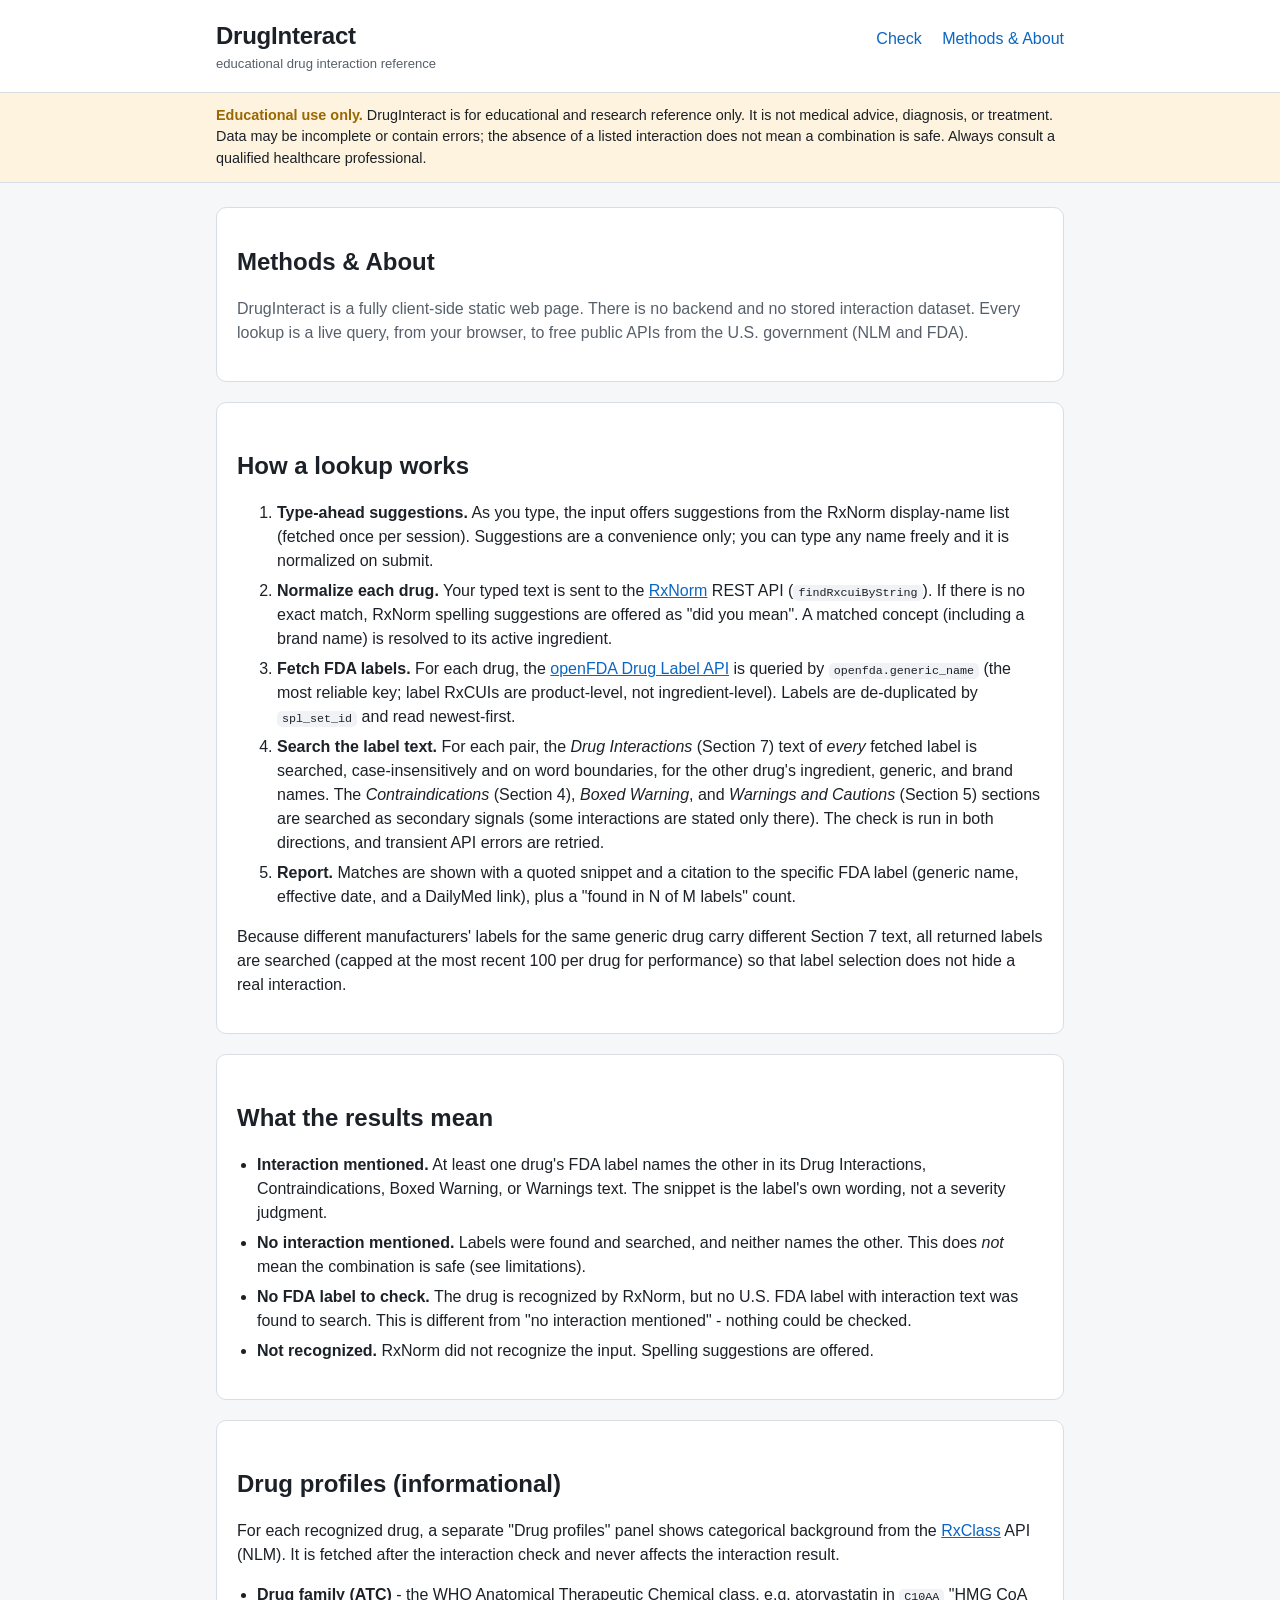
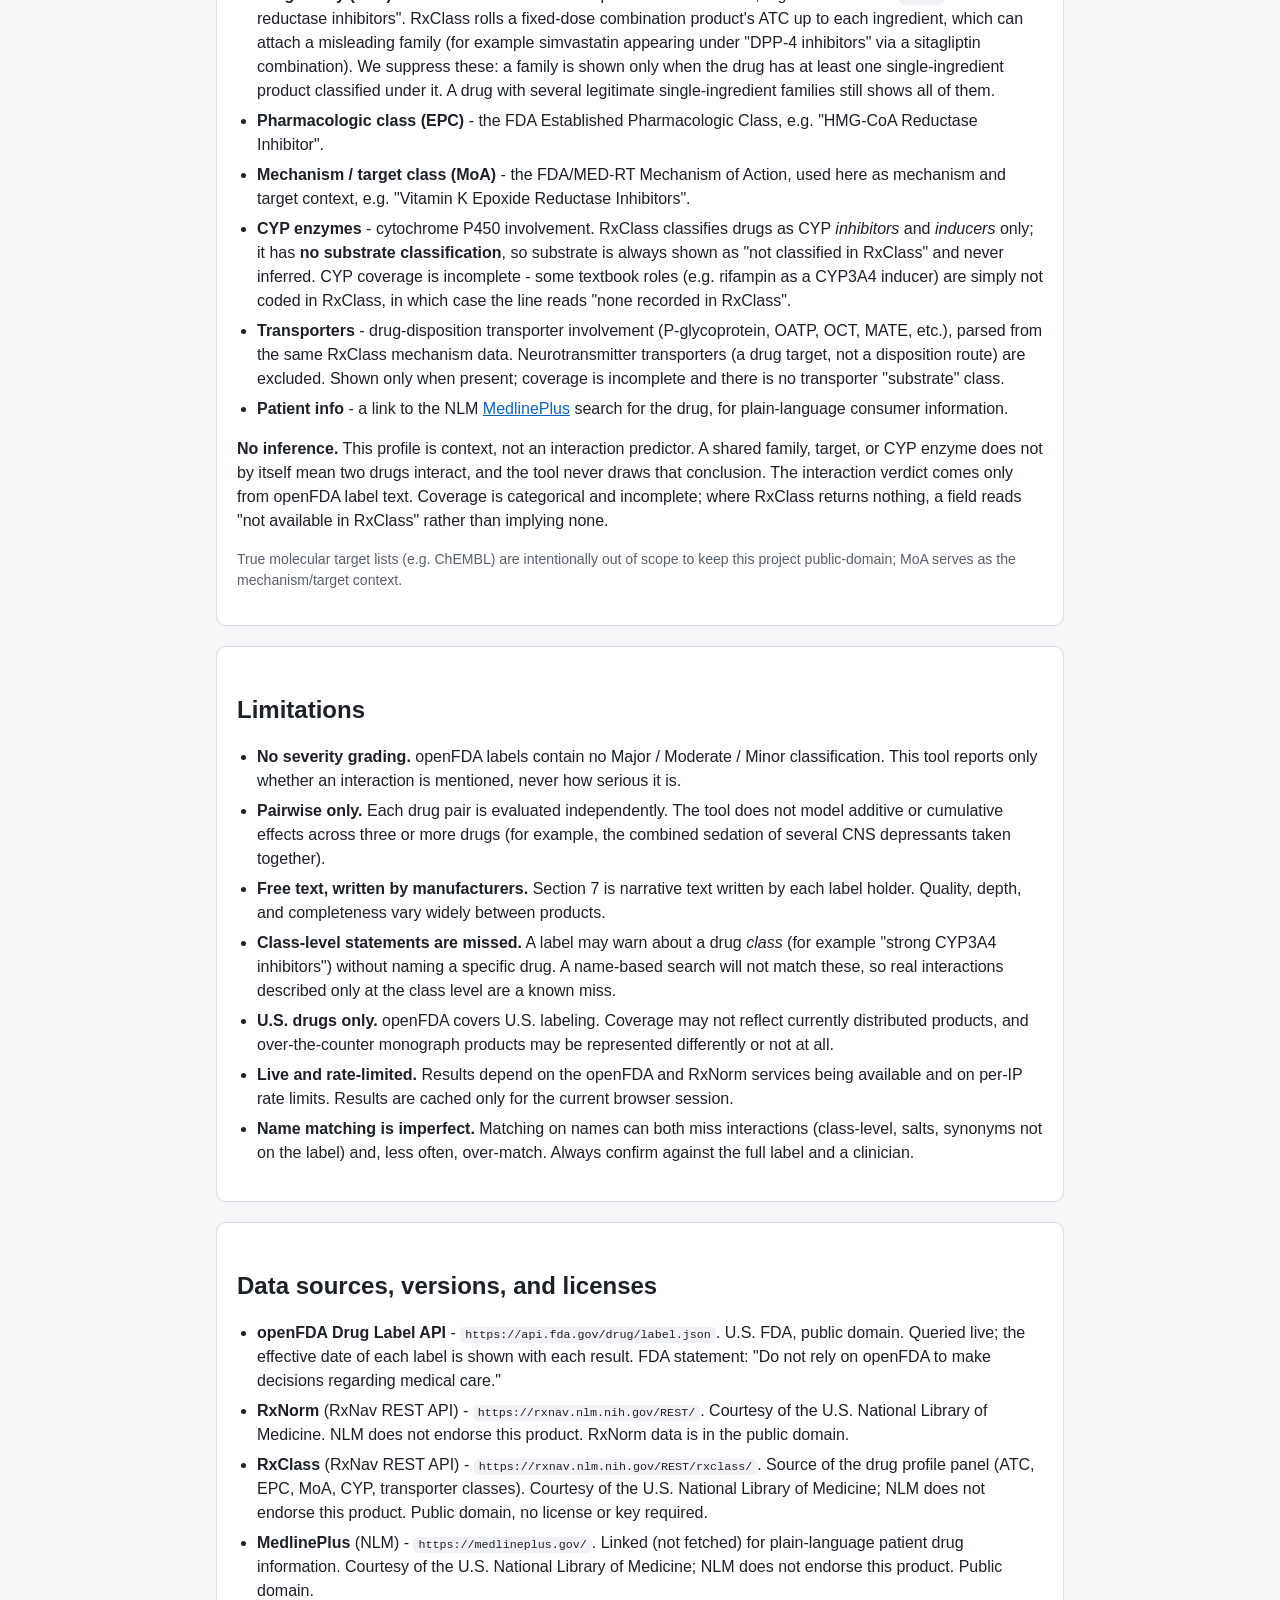
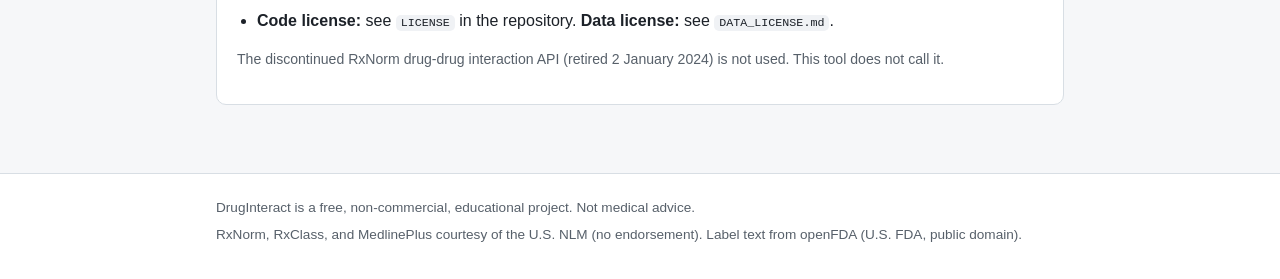
==== commit 1d1f4129: "v1.1 robustness: wider label search, transporters, MedlinePlus, retries Strengthen using free, publi" ====
--- a/methods.html
+++ b/methods.html
@@ -5,7 +5,8 @@
   <meta name="viewport" content="width=device-width, initial-scale=1">
   <title>Methods &amp; About - DrugInteract</title>
   <meta name="description" content="How DrugInteract works: data sources, normalization, matching, and limitations.">
-  <link rel="stylesheet" href="styles.css">
+  <!-- Bump the ?v= token on any styles.css change to bust browser and CDN caches on redeploy. -->
+  <link rel="stylesheet" href="styles.css?v=1.1.0">
 </head>
 <body>
   <header class="site-header">
@@ -37,7 +38,7 @@
         <p class="lead">
           DrugInteract is a fully client-side static web page. There is no backend
           and no stored interaction dataset. Every lookup is a live query, from your
-          browser, to two free public APIs from the U.S. government.
+          browser, to free public APIs from the U.S. government (NLM and FDA).
         </p>
       </section>
 
@@ -62,8 +63,10 @@
             <em>Drug Interactions</em> (Section 7) text of <em>every</em> fetched
             label is searched, case-insensitively and on word boundaries, for the
             other drug's ingredient, generic, and brand names. The
-            <em>Contraindications</em> (Section 4) text is searched as a secondary
-            signal. The check is run in both directions.</li>
+            <em>Contraindications</em> (Section 4), <em>Boxed Warning</em>, and
+            <em>Warnings and Cautions</em> (Section 5) sections are searched as
+            secondary signals (some interactions are stated only there). The check
+            is run in both directions, and transient API errors are retried.</li>
           <li><strong>Report.</strong> Matches are shown with a quoted snippet and a
             citation to the specific FDA label (generic name, effective date, and a
             DailyMed link), plus a "found in N of M labels" count.</li>
@@ -80,8 +83,9 @@
         <h2>What the results mean</h2>
         <ul>
           <li><strong>Interaction mentioned.</strong> At least one drug's FDA label
-            names the other in its Drug Interactions (or Contraindications) text. The
-            snippet is the label's own wording, not a severity judgment.</li>
+            names the other in its Drug Interactions, Contraindications, Boxed
+            Warning, or Warnings text. The snippet is the label's own wording, not a
+            severity judgment.</li>
           <li><strong>No interaction mentioned.</strong> Labels were found and
             searched, and neither names the other. This does <em>not</em> mean the
             combination is safe (see limitations).</li>
@@ -120,7 +124,18 @@
           <li><strong>CYP enzymes</strong> - cytochrome P450 involvement. RxClass
             classifies drugs as CYP <em>inhibitors</em> and <em>inducers</em> only;
             it has <strong>no substrate classification</strong>, so substrate is
-            always shown as "not classified in RxClass" and never inferred.</li>
+            always shown as "not classified in RxClass" and never inferred. CYP
+            coverage is incomplete - some textbook roles (e.g. rifampin as a CYP3A4
+            inducer) are simply not coded in RxClass, in which case the line reads
+            "none recorded in RxClass".</li>
+          <li><strong>Transporters</strong> - drug-disposition transporter
+            involvement (P-glycoprotein, OATP, OCT, MATE, etc.), parsed from the same
+            RxClass mechanism data. Neurotransmitter transporters (a drug target, not
+            a disposition route) are excluded. Shown only when present; coverage is
+            incomplete and there is no transporter "substrate" class.</li>
+          <li><strong>Patient info</strong> - a link to the NLM
+            <a href="https://medlineplus.gov/" target="_blank" rel="noopener">MedlinePlus</a>
+            search for the drug, for plain-language consumer information.</li>
         </ul>
         <p>
           <strong>No inference.</strong> This profile is context, not an
@@ -179,9 +194,13 @@
             the public domain.</li>
           <li><strong>RxClass</strong> (RxNav REST API) -
             <code>https://rxnav.nlm.nih.gov/REST/rxclass/</code>. Source of the drug
-            profile panel (ATC, EPC, MoA, CYP classes). Courtesy of the U.S. National
-            Library of Medicine; NLM does not endorse this product. Public domain, no
-            license or key required.</li>
+            profile panel (ATC, EPC, MoA, CYP, transporter classes). Courtesy of the
+            U.S. National Library of Medicine; NLM does not endorse this product.
+            Public domain, no license or key required.</li>
+          <li><strong>MedlinePlus</strong> (NLM) - <code>https://medlineplus.gov/</code>.
+            Linked (not fetched) for plain-language patient drug information. Courtesy
+            of the U.S. National Library of Medicine; NLM does not endorse this product.
+            Public domain.</li>
           <li><strong>Code license:</strong> see <code>LICENSE</code> in the
             repository. <strong>Data license:</strong> see <code>DATA_LICENSE.md</code>.</li>
         </ul>
@@ -196,7 +215,7 @@
   <footer class="site-footer">
     <div class="wrap">
       <p>DrugInteract is a free, non-commercial, educational project. Not medical advice.</p>
-      <p>RxNorm and RxClass courtesy of the U.S. NLM (no endorsement). Label text from openFDA (U.S. FDA, public domain).</p>
+      <p>RxNorm, RxClass, and MedlinePlus courtesy of the U.S. NLM (no endorsement). Label text from openFDA (U.S. FDA, public domain).</p>
     </div>
   </footer>
 </body>
